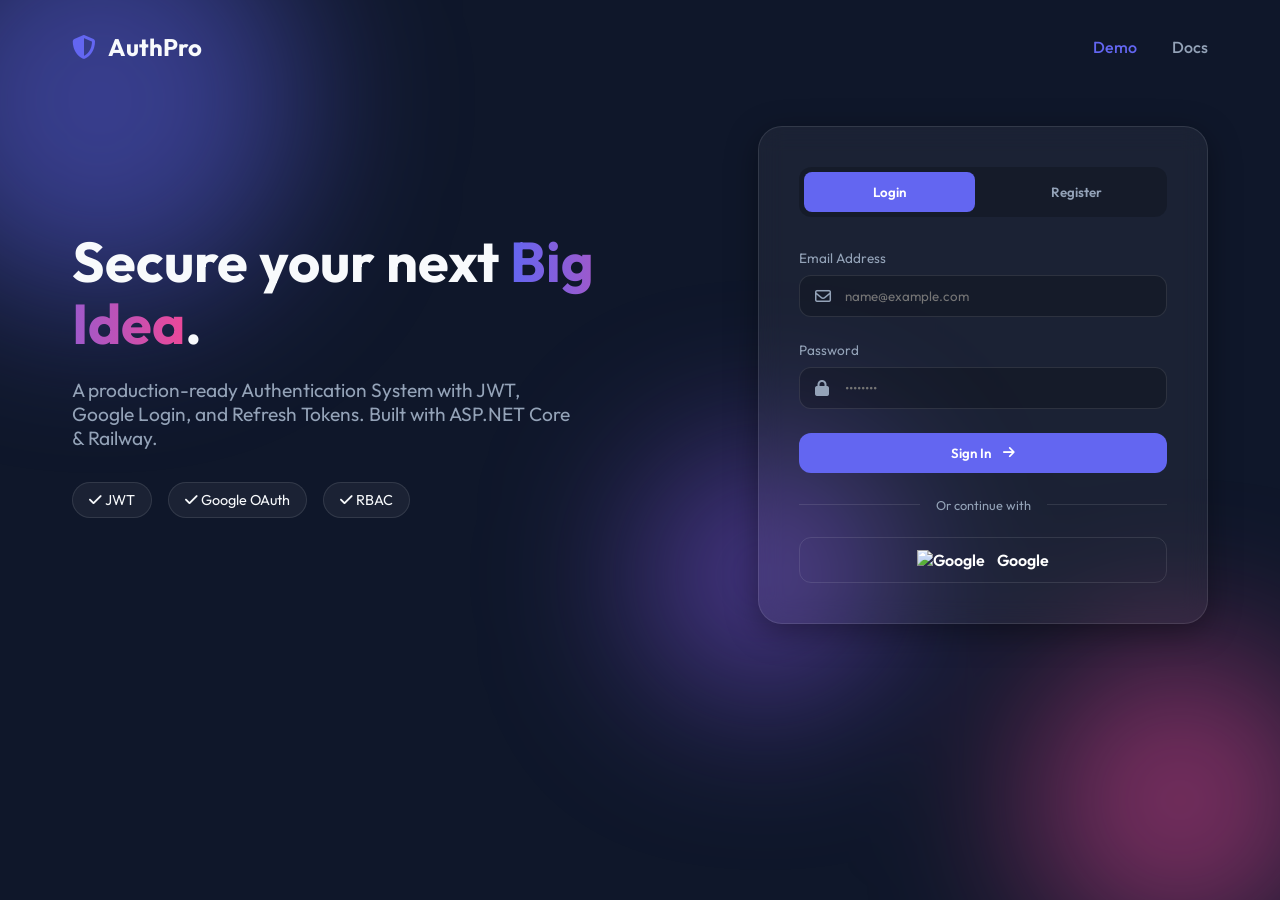
==== Div.Link.Project01/wwwroot/index.html @ c842eba8 "Implement full professional Auth system with Refresh Tokens, Roles, and Premium Frontend" ====
<!DOCTYPE html>
<html lang="en">
<head>
    <meta charset="UTF-8">
    <meta name="viewport" content="width=device-width, initial-scale=1.0">
    <title>Ultimate Auth API - Premium Demo</title>
    <!-- Google Fonts -->
    <link href="https://fonts.googleapis.com/css2?family=Outfit:wght@300;400;600;700&display=swap" rel="stylesheet">
    <!-- Font Awesome -->
    <link rel="stylesheet" href="https://cdnjs.cloudflare.com/ajax/libs/font-awesome/6.4.0/css/all.min.css">
    <link rel="stylesheet" href="style.css">
</head>
<body>
    <div class="background-circles">
        <div class="circle circle-1"></div>
        <div class="circle circle-2"></div>
        <div class="circle circle-3"></div>
    </div>

    <div class="container">
        <header>
            <div class="logo">
                <i class="fas fa-shield-halved"></i>
                <span>AuthPro</span>
            </div>
            <nav>
                <a href="#" class="nav-link active">Demo</a>
                <a href="/swagger" class="nav-link" target="_blank">Docs</a>
            </nav>
        </header>

        <main>
            <div class="hero-section">
                <h1>Secure your next <span class="gradient-text">Big Idea</span>.</h1>
                <p>A production-ready Authentication System with JWT, Google Login, and Refresh Tokens. Built with ASP.NET Core & Railway.</p>
                <div class="features-pill">
                    <span><i class="fas fa-check"></i> JWT</span>
                    <span><i class="fas fa-check"></i> Google OAuth</span>
                    <span><i class="fas fa-check"></i> RBAC</span>
                </div>
            </div>

            <div class="auth-card glass">
                <div class="tabs">
                    <button class="tab-btn active" onclick="switchTab('login')">Login</button>
                    <button class="tab-btn" onclick="switchTab('register')">Register</button>
                </div>

                <!-- Login Form -->
                <form id="loginForm" class="auth-form">
                    <div class="input-group">
                        <label>Email Address</label>
                        <div class="input-wrapper">
                            <i class="far fa-envelope"></i>
                            <input type="email" id="loginEmail" placeholder="name@example.com" required>
                        </div>
                    </div>
                    <div class="input-group">
                        <label>Password</label>
                        <div class="input-wrapper">
                            <i class="fas fa-lock"></i>
                            <input type="password" id="loginPassword" placeholder="••••••••" required>
                        </div>
                    </div>
                    <button type="submit" class="btn btn-primary">Sign In <i class="fas fa-arrow-right"></i></button>
                    
                    <div class="divider"><span>Or continue with</span></div>
                    
                    <a href="/api/auth/google-login" class="btn btn-outline">
                        <img src="https://upload.wikimedia.org/wikipedia/commons/5/53/Google_%22G%22_Logo.svg" alt="Google">
                        Google
                    </a>
                </form>

                <!-- Register Form (Hidden by default) -->
                <form id="registerForm" class="auth-form hidden">
                    <div class="input-group">
                        <label>Username</label>
                        <div class="input-wrapper">
                            <i class="far fa-user"></i>
                            <input type="text" id="regUser" placeholder="JohnDoe" required>
                        </div>
                    </div>
                    <div class="input-group">
                        <label>Email Address</label>
                        <div class="input-wrapper">
                            <i class="far fa-envelope"></i>
                            <input type="email" id="regEmail" placeholder="name@example.com" required>
                        </div>
                    </div>
                    <div class="input-group">
                        <label>Password</label>
                        <div class="input-wrapper">
                            <i class="fas fa-lock"></i>
                            <input type="password" id="regPassword" placeholder="••••••••" required>
                        </div>
                    </div>
                    <button type="submit" class="btn btn-success">Create Account <i class="fas fa-user-plus"></i></button>
                </form>

                <div id="statusMessage" class="status-box hidden"></div>
            </div>
        </main>

        <!-- User Stats (Shown after login) -->
        <div id="userPanel" class="user-panel glass hidden">
            <h3><i class="fas fa-user-circle"></i> Welcome Back, <span id="userName">User</span></h3>
            <div class="token-area">
                <label>Active JWT Token:</label>
                <code id="tokenDisplay"></code>
            </div>
            <div class="admin-test">
                <button onclick="testAdmin()" class="btn btn-sm btn-outline">Test Admin Endpoint</button>
                <div id="adminResponse" class="admin-resp"></div>
            </div>
            <button onclick="logout()" class="btn btn-danger btn-sm">Logout</button>
        </div>
    </div>

    <script src="script.js"></script>
</body>
</html>
---- Div.Link.Project01/wwwroot/style.css ----
:root {
    --primary: #6366f1;
    --primary-hover: #4f46e5;
    --success: #10b981;
    --danger: #ef4444;
    --bg-dark: #0f172a;
    --text-main: #f8fafc;
    --text-muted: #94a3b8;
    --glass-bg: rgba(255, 255, 255, 0.05);
    --glass-border: rgba(255, 255, 255, 0.1);
}

* {
    margin: 0;
    padding: 0;
    box-sizing: border-box;
    font-family: 'Outfit', sans-serif;
}

body {
    background-color: var(--bg-dark);
    color: var(--text-main);
    min-height: 100vh;
    overflow-x: hidden;
}

/* Animated Background */
.background-circles {
    position: fixed;
    top: 0;
    left: 0;
    width: 100%;
    height: 100%;
    z-index: -1;
    filter: blur(80px);
}

.circle {
    position: absolute;
    border-radius: 50%;
    opacity: 0.5;
}

.circle-1 {
    width: 400px;
    height: 400px;
    background: var(--primary);
    top: -100px;
    left: -100px;
    animation: move 20s infinite alternate;
}

.circle-2 {
    width: 300px;
    height: 300px;
    background: #ec4899;
    bottom: -50px;
    right: -50px;
    animation: move 15s infinite alternate-reverse;
}

.circle-3 {
    width: 250px;
    height: 250px;
    background: #8b5cf6;
    top: 50%;
    left: 50%;
    animation: move 25s infinite linear;
}

@keyframes move {
    from { transform: translate(0, 0); }
    to { transform: translate(50px, 100px); }
}

/* Layout */
.container {
    max-width: 1200px;
    margin: 0 auto;
    padding: 2rem;
}

header {
    display: flex;
    justify-content: space-between;
    align-items: center;
    margin-bottom: 4rem;
}

.logo {
    display: flex;
    align-items: center;
    gap: 0.75rem;
    font-size: 1.5rem;
    font-weight: 700;
    color: var(--text-main);
}

.logo i {
    color: var(--primary);
}

.nav-link {
    color: var(--text-muted);
    text-decoration: none;
    margin-left: 2rem;
    font-weight: 500;
    transition: 0.3s;
}

.nav-link:hover, .nav-link.active {
    color: var(--primary);
}

main {
    display: grid;
    grid-template-columns: 1fr 450px;
    gap: 4rem;
    align-items: center;
}

@media (max-width: 968px) {
    main {
        grid-template-columns: 1fr;
        text-align: center;
    }
    .auth-card {
        margin: 0 auto;
    }
}

/* Hero Section */
.hero-section h1 {
    font-size: 3.5rem;
    line-height: 1.1;
    margin-bottom: 1.5rem;
}

.gradient-text {
    background: linear-gradient(90deg, #6366f1, #ec4899);
    -webkit-background-clip: text;
    background-clip: text;
    -webkit-text-fill-color: transparent;
}

.hero-section p {
    color: var(--text-muted);
    font-size: 1.2rem;
    max-width: 500px;
    margin-bottom: 2rem;
}

.features-pill {
    display: flex;
    gap: 1rem;
}

.features-pill span {
    background: var(--glass-bg);
    padding: 0.5rem 1rem;
    border-radius: 99px;
    font-size: 0.9rem;
    border: 1px solid var(--glass-border);
}

/* Auth Card */
.glass {
    background: var(--glass-bg);
    backdrop-filter: blur(12px);
    -webkit-backdrop-filter: blur(12px);
    border: 1px solid var(--glass-border);
    border-radius: 1.5rem;
    box-shadow: 0 8px 32px 0 rgba(0, 0, 0, 0.37);
}

.auth-card {
    padding: 2.5rem;
    width: 100%;
}

.tabs {
    display: flex;
    gap: 1rem;
    margin-bottom: 2rem;
    background: rgba(0,0,0,0.2);
    padding: 0.3rem;
    border-radius: 0.75rem;
}

.tab-btn {
    flex: 1;
    padding: 0.75rem;
    border: none;
    background: transparent;
    color: var(--text-muted);
    font-weight: 600;
    cursor: pointer;
    border-radius: 0.5rem;
    transition: 0.3s;
}

.tab-btn.active {
    background: var(--primary);
    color: white;
}

.auth-form {
    display: flex;
    flex-direction: column;
    gap: 1.5rem;
}

.input-group label {
    display: block;
    font-size: 0.85rem;
    color: var(--text-muted);
    margin-bottom: 0.5rem;
}

.input-wrapper {
    position: relative;
    display: flex;
    align-items: center;
}

.input-wrapper i {
    position: absolute;
    left: 1rem;
    color: var(--text-muted);
}

.input-wrapper input {
    width: 100%;
    padding: 0.75rem 1rem 0.75rem 2.8rem;
    background: rgba(0,0,0,0.2);
    border: 1px solid var(--glass-border);
    border-radius: 0.75rem;
    color: white;
    outline: none;
}

.input-wrapper input:focus {
    border-color: var(--primary);
}

.btn {
    padding: 0.75rem;
    border: none;
    border-radius: 0.75rem;
    font-weight: 600;
    cursor: pointer;
    transition: 0.3s;
    display: flex;
    align-items: center;
    justify-content: center;
    gap: 0.75rem;
    text-decoration: none;
}

.btn-primary { background: var(--primary); color: white; }
.btn-primary:hover { background: var(--primary-hover); }

.btn-success { background: var(--success); color: white; }
.btn-outline { 
    background: transparent; 
    border: 1px solid var(--glass-border); 
    color: white; 
}
.btn-outline:hover { background: var(--glass-bg); }

.divider {
    display: flex;
    align-items: center;
    text-align: center;
    color: var(--text-muted);
    font-size: 0.8rem;
}

.divider::before, .divider::after {
    content: '';
    flex: 1;
    border-bottom: 1px solid var(--glass-border);
}

.divider span { padding: 0 1rem; }

.hidden { display: none !important; }

/* Status Box */
.status-box {
    margin-top: 1.5rem;
    padding: 1rem;
    border-radius: 0.75rem;
    font-size: 0.9rem;
    text-align: center;
}

.status-error { background: rgba(239, 68, 68, 0.1); color: var(--danger); border: 1px solid var(--danger); }
.status-success { background: rgba(16, 185, 129, 0.1); color: var(--success); border: 1px solid var(--success); }

/* User Panel */
.user-panel {
    margin-top: 2rem;
    padding: 2rem;
    display: flex;
    flex-direction: column;
    gap: 1.5rem;
}

.token-area code {
    display: block;
    background: rgba(0,0,0,0.3);
    padding: 1rem;
    border-radius: 0.5rem;
    word-break: break-all;
    font-size: 0.75rem;
    margin-top: 0.5rem;
    color: var(--primary);
}

.admin-test {
    padding: 1rem;
    background: rgba(255,255,255,0.02);
    border-radius: 0.5rem;
}

.admin-resp {
    margin-top: 0.5rem;
    font-size: 0.8rem;
}

.btn-sm { padding: 0.5rem 1rem; font-size: 0.8rem; }
.btn-danger { background: var(--danger); color: white; }
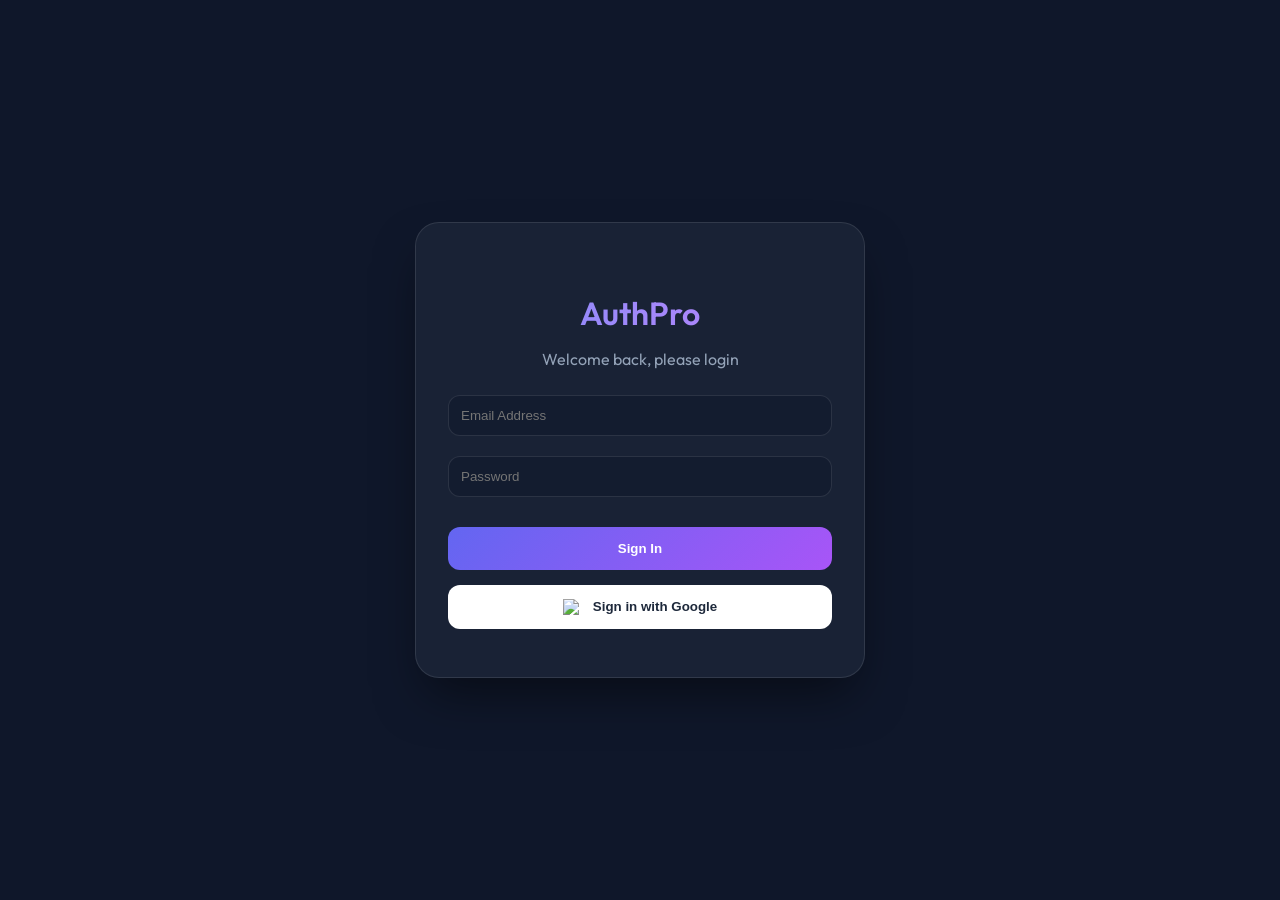
==== commit 99f68680: "Add professional Dashboard UI and seamless Google Login redirect" ====
--- a/Div.Link.Project01/wwwroot/index.html
+++ b/Div.Link.Project01/wwwroot/index.html
@@ -3,120 +3,239 @@
 <head>
     <meta charset="UTF-8">
     <meta name="viewport" content="width=device-width, initial-scale=1.0">
-    <title>Ultimate Auth API - Premium Demo</title>
-    <!-- Google Fonts -->
-    <link href="https://fonts.googleapis.com/css2?family=Outfit:wght@300;400;600;700&display=swap" rel="stylesheet">
-    <!-- Font Awesome -->
-    <link rel="stylesheet" href="https://cdnjs.cloudflare.com/ajax/libs/font-awesome/6.4.0/css/all.min.css">
-    <link rel="stylesheet" href="style.css">
+    <title>AuthPro - Dashboard</title>
+    <link href="https://fonts.googleapis.com/css2?family=Outfit:wght@300;400;600&display=swap" rel="stylesheet">
+    <style>
+        :root {
+            --primary: #6366f1;
+            --accent: #a855f7;
+            --bg: #0f172a;
+            --card: #1e293b;
+            --text: #f8fafc;
+        }
+
+        body {
+            font-family: 'Outfit', sans-serif;
+            background: var(--bg);
+            color: var(--text);
+            margin: 0;
+            display: flex;
+            justify-content: center;
+            align-items: center;
+            min-height: 100vh;
+            overflow: hidden;
+        }
+
+        .container {
+            width: 100%;
+            max-width: 450px;
+            padding: 2rem;
+            text-align: center;
+        }
+
+        .glass-card {
+            background: rgba(30, 41, 59, 0.7);
+            backdrop-filter: blur(12px);
+            border: 1px solid rgba(255, 255, 255, 0.1);
+            border-radius: 24px;
+            padding: 3rem 2rem;
+            box-shadow: 0 25px 50px -12px rgba(0, 0, 0, 0.5);
+            animation: fadeIn 0.8s ease-out;
+        }
+
+        @keyframes fadeIn {
+            from { opacity: 0; transform: translateY(20px); }
+            to { opacity: 1; transform: translateY(0); }
+        }
+
+        h1 { font-weight: 600; margin-bottom: 0.5rem; background: linear-gradient(to right, #818cf8, #c084fc); -webkit-background-clip: text; -webkit-text-fill-color: transparent; }
+        
+        /* Auth Form Styles */
+        #auth-section { display: block; }
+        #dashboard-section { display: none; }
+
+        input {
+            width: 100%;
+            padding: 12px;
+            margin: 10px 0;
+            background: rgba(15, 23, 42, 0.5);
+            border: 1px solid rgba(255, 255, 255, 0.1);
+            border-radius: 12px;
+            color: white;
+            box-sizing: border-box;
+        }
+
+        button {
+            width: 100%;
+            padding: 14px;
+            margin-top: 20px;
+            border: none;
+            border-radius: 12px;
+            background: linear-gradient(135deg, var(--primary), var(--accent));
+            color: white;
+            font-weight: 600;
+            cursor: pointer;
+            transition: transform 0.2s, box-shadow 0.2s;
+        }
+
+        button:hover { transform: translateY(-2px); box-shadow: 0 10px 20px -5px rgba(99, 102, 241, 0.5); }
+
+        .google-btn {
+            background: white;
+            color: #1e293b;
+            display: flex;
+            align-items: center;
+            justify-content: center;
+            gap: 10px;
+            margin-top: 15px;
+        }
+
+        /* Dashboard Styles */
+        .profile-pic {
+            width: 80px;
+            height: 80px;
+            border-radius: 50%;
+            background: linear-gradient(45deg, var(--primary), var(--accent));
+            margin: 0 auto 1.5rem;
+            display: flex;
+            align-items: center;
+            justify-content: center;
+            font-size: 2rem;
+            font-weight: 600;
+            border: 3px solid rgba(255, 255, 255, 0.1);
+        }
+
+        .user-email { color: #94a3b8; margin-bottom: 2rem; }
+        
+        .badge {
+            display: inline-block;
+            padding: 4px 12px;
+            background: rgba(34, 197, 94, 0.2);
+            color: #4ade80;
+            border-radius: 20px;
+            font-size: 0.8rem;
+            margin-bottom: 1rem;
+        }
+
+        .logout-btn { background: rgba(239, 68, 68, 0.1); color: #ef4444; border: 1px solid rgba(239, 68, 68, 0.2); }
+        .logout-btn:hover { background: rgba(239, 68, 68, 0.2); box-shadow: none; }
+
+        .token-info {
+            font-size: 0.7rem;
+            color: #475569;
+            margin-top: 2rem;
+            word-break: break-all;
+            text-align: left;
+            background: rgba(0,0,0,0.2);
+            padding: 10px;
+            border-radius: 8px;
+            max-height: 60px;
+            overflow: hidden;
+        }
+    </style>
 </head>
 <body>
-    <div class="background-circles">
-        <div class="circle circle-1"></div>
-        <div class="circle circle-2"></div>
-        <div class="circle circle-3"></div>
+
+    <div class="container">
+        
+        <!-- Auth Section -->
+        <div id="auth-section" class="glass-card">
+            <h1>AuthPro</h1>
+            <p style="color: #94a3b8;">Welcome back, please login</p>
+            
+            <input type="email" id="email" placeholder="Email Address">
+            <input type="password" id="password" placeholder="Password">
+            
+            <button onclick="login()">Sign In</button>
+            <button class="google-btn" onclick="loginWithGoogle()">
+                <img src="https://www.gstatic.com/firebasejs/ui/2.0.0/images/auth/google.svg" width="20">
+                Sign in with Google
+            </button>
+        </div>
+
+        <!-- Dashboard Section -->
+        <div id="dashboard-section" class="glass-card">
+            <div id="badge-role" class="badge">User</div>
+            <div class="profile-pic" id="profile-initial">U</div>
+            <h1 id="welcome-name">Welcome Back!</h1>
+            <p id="user-display-email" class="user-email">user@example.com</p>
+            
+            <button onclick="testAdmin()">Test Admin API</button>
+            <button class="logout-btn" onclick="logout()">Logout</button>
+            
+            <div class="token-info" id="token-box">
+                Token saved locally...
+            </div>
+        </div>
+
     </div>
 
-    <div class="container">
-        <header>
-            <div class="logo">
-                <i class="fas fa-shield-halved"></i>
-                <span>AuthPro</span>
-            </div>
-            <nav>
-                <a href="#" class="nav-link active">Demo</a>
-                <a href="/swagger" class="nav-link" target="_blank">Docs</a>
-            </nav>
-        </header>
-
-        <main>
-            <div class="hero-section">
-                <h1>Secure your next <span class="gradient-text">Big Idea</span>.</h1>
-                <p>A production-ready Authentication System with JWT, Google Login, and Refresh Tokens. Built with ASP.NET Core & Railway.</p>
-                <div class="features-pill">
-                    <span><i class="fas fa-check"></i> JWT</span>
-                    <span><i class="fas fa-check"></i> Google OAuth</span>
-                    <span><i class="fas fa-check"></i> RBAC</span>
-                </div>
-            </div>
-
-            <div class="auth-card glass">
-                <div class="tabs">
-                    <button class="tab-btn active" onclick="switchTab('login')">Login</button>
-                    <button class="tab-btn" onclick="switchTab('register')">Register</button>
-                </div>
-
-                <!-- Login Form -->
-                <form id="loginForm" class="auth-form">
-                    <div class="input-group">
-                        <label>Email Address</label>
-                        <div class="input-wrapper">
-                            <i class="far fa-envelope"></i>
-                            <input type="email" id="loginEmail" placeholder="name@example.com" required>
-                        </div>
-                    </div>
-                    <div class="input-group">
-                        <label>Password</label>
-                        <div class="input-wrapper">
-                            <i class="fas fa-lock"></i>
-                            <input type="password" id="loginPassword" placeholder="••••••••" required>
-                        </div>
-                    </div>
-                    <button type="submit" class="btn btn-primary">Sign In <i class="fas fa-arrow-right"></i></button>
-                    
-                    <div class="divider"><span>Or continue with</span></div>
-                    
-                    <a href="/api/auth/google-login" class="btn btn-outline">
-                        <img src="https://upload.wikimedia.org/wikipedia/commons/5/53/Google_%22G%22_Logo.svg" alt="Google">
-                        Google
-                    </a>
-                </form>
-
-                <!-- Register Form (Hidden by default) -->
-                <form id="registerForm" class="auth-form hidden">
-                    <div class="input-group">
-                        <label>Username</label>
-                        <div class="input-wrapper">
-                            <i class="far fa-user"></i>
-                            <input type="text" id="regUser" placeholder="JohnDoe" required>
-                        </div>
-                    </div>
-                    <div class="input-group">
-                        <label>Email Address</label>
-                        <div class="input-wrapper">
-                            <i class="far fa-envelope"></i>
-                            <input type="email" id="regEmail" placeholder="name@example.com" required>
-                        </div>
-                    </div>
-                    <div class="input-group">
-                        <label>Password</label>
-                        <div class="input-wrapper">
-                            <i class="fas fa-lock"></i>
-                            <input type="password" id="regPassword" placeholder="••••••••" required>
-                        </div>
-                    </div>
-                    <button type="submit" class="btn btn-success">Create Account <i class="fas fa-user-plus"></i></button>
-                </form>
-
-                <div id="statusMessage" class="status-box hidden"></div>
-            </div>
-        </main>
-
-        <!-- User Stats (Shown after login) -->
-        <div id="userPanel" class="user-panel glass hidden">
-            <h3><i class="fas fa-user-circle"></i> Welcome Back, <span id="userName">User</span></h3>
-            <div class="token-area">
-                <label>Active JWT Token:</label>
-                <code id="tokenDisplay"></code>
-            </div>
-            <div class="admin-test">
-                <button onclick="testAdmin()" class="btn btn-sm btn-outline">Test Admin Endpoint</button>
-                <div id="adminResponse" class="admin-resp"></div>
-            </div>
-            <button onclick="logout()" class="btn btn-danger btn-sm">Logout</button>
-        </div>
-    </div>
-
-    <script src="script.js"></script>
+    <script>
+        const API_BASE = window.location.origin;
+
+        // Check for token on load
+        window.onload = () => {
+            const token = localStorage.getItem('accessToken');
+            if (token) {
+                showDashboard(token);
+            }
+        }
+
+        function loginWithGoogle() {
+            window.location.href = `${API_BASE}/api/Auth/google-login`;
+        }
+
+        function showDashboard(token) {
+            document.getElementById('auth-section').style.display = 'none';
+            document.getElementById('dashboard-section').style.display = 'block';
+            
+            // Decipher token payload (simplified)
+            try {
+                const payload = JSON.parse(atob(token.split('.')[1]));
+                const email = payload["http://schemas.xmlsoap.org/ws/2005/05/identity/claims/emailaddress"] || payload.email || "User";
+                const role = payload["http://schemas.microsoft.com/ws/2008/06/identity/claims/role"] || "User";
+                
+                document.getElementById('welcome-name').innerText = `Hello, ${email.split('@')[0]}!`;
+                document.getElementById('user-display-email').innerText = email;
+                document.getElementById('profile-initial').innerText = email[0].toUpperCase();
+                document.getElementById('badge-role').innerText = role;
+                document.getElementById('token-box').innerText = "Access Token: " + token.substring(0, 50) + "...";
+            } catch(e) {
+                console.error("Token parse error", e);
+            }
+        }
+
+        async function testAdmin() {
+            const token = localStorage.getItem('accessToken');
+            try {
+                const response = await fetch(`${API_BASE}/api/Doctor`, {
+                    headers: { 'Authorization': `Bearer ${token}` }
+                });
+                if (response.ok) {
+                    alert("Success! You have access to Doctors API.");
+                } else {
+                    alert("Access Denied: You need Admin role.");
+                }
+            } catch (err) {
+                alert("Error connecting to API.");
+            }
+        }
+
+        function logout() {
+            localStorage.removeItem('accessToken');
+            localStorage.removeItem('refreshToken');
+            window.location.reload();
+        }
+
+        // Catch token from URL if redirected back from Google
+        const urlParams = new URLSearchParams(window.location.search);
+        const urlToken = urlParams.get('token');
+        if (urlToken) {
+            localStorage.setItem('accessToken', urlToken);
+            // Clean URL for aesthetics
+            window.history.replaceState({}, document.title, "/");
+            showDashboard(urlToken);
+        }
+    </script>
 </body>
 </html>
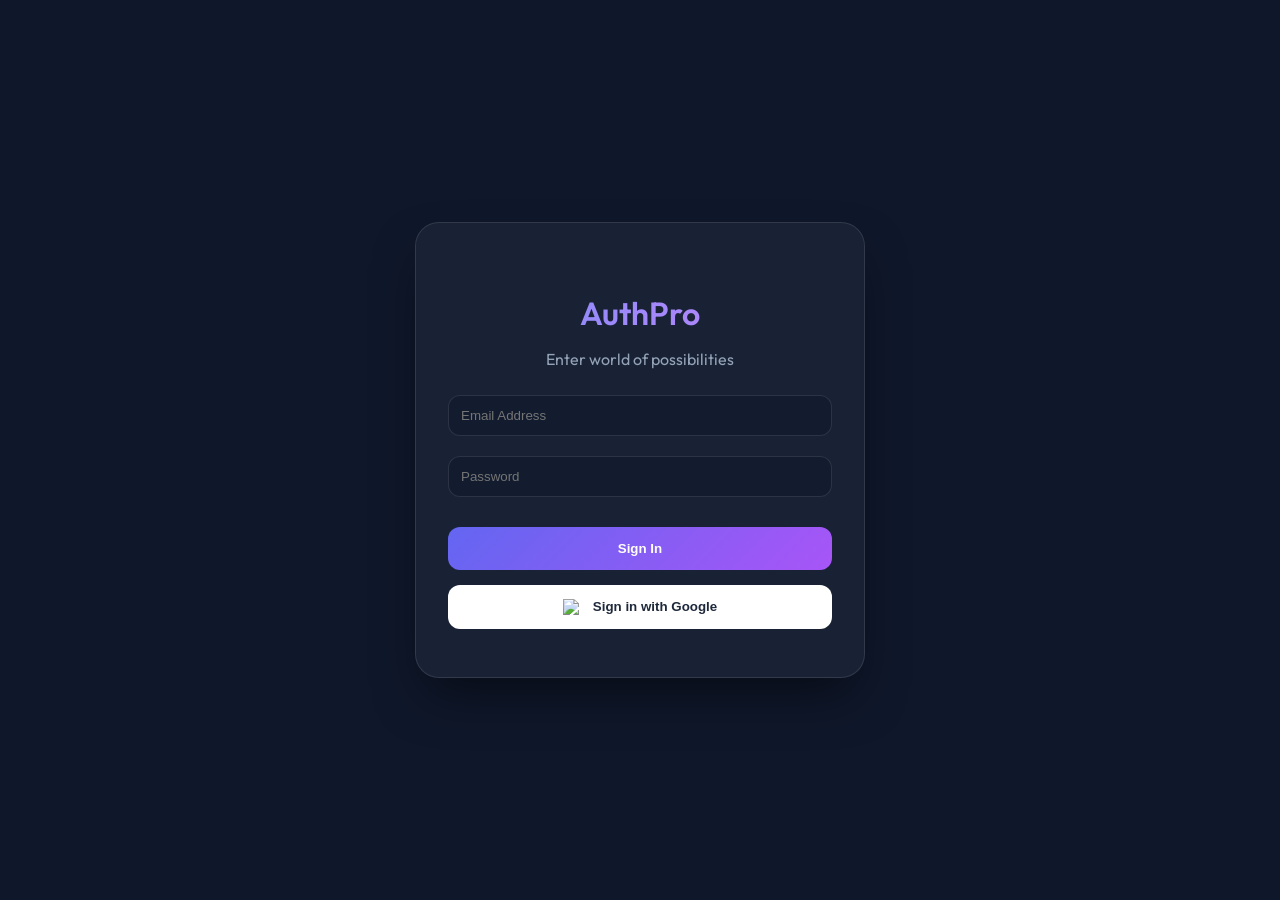
==== commit 3443c1ad: "Implement Role-Based Dashboard for Admin and Doctor" ====
--- a/Div.Link.Project01/wwwroot/index.html
+++ b/Div.Link.Project01/wwwroot/index.html
@@ -132,6 +132,18 @@
             max-height: 60px;
             overflow: hidden;
         }
+        /* Role Specific Modules */
+        .role-module {
+            margin-top: 1.5rem;
+            padding: 1rem;
+            background: rgba(255, 255, 255, 0.05);
+            border-radius: 16px;
+            display: none;
+            text-align: left;
+        }
+        .role-module h3 { font-size: 0.9rem; margin-top: 0; color: #818cf8; text-transform: uppercase; }
+        .module-item { display: flex; align-items: center; gap: 10px; margin: 10px 0; font-size: 0.85rem; color: #cbd5e1; }
+        .icon { width: 20px; height: 20px; }
     </style>
 </head>
 <body>
@@ -141,7 +153,7 @@
         <!-- Auth Section -->
         <div id="auth-section" class="glass-card">
             <h1>AuthPro</h1>
-            <p style="color: #94a3b8;">Welcome back, please login</p>
+            <p style="color: #94a3b8;">Enter world of possibilities</p>
             
             <input type="email" id="email" placeholder="Email Address">
             <input type="password" id="password" placeholder="Password">
@@ -157,14 +169,28 @@
         <div id="dashboard-section" class="glass-card">
             <div id="badge-role" class="badge">User</div>
             <div class="profile-pic" id="profile-initial">U</div>
-            <h1 id="welcome-name">Welcome Back!</h1>
+            <h1 id="welcome-name">Hello!</h1>
             <p id="user-display-email" class="user-email">user@example.com</p>
             
-            <button onclick="testAdmin()">Test Admin API</button>
-            <button class="logout-btn" onclick="logout()">Logout</button>
+            <!-- Admin Module -->
+            <div id="admin-module" class="role-module">
+                <h3>👑 Admin Controls</h3>
+                <div class="module-item">🚀 Manage Doctors Database</div>
+                <div class="module-item">📈 View Analytics Dashboard</div>
+                <button style="padding: 8px; margin-top: 5px; font-size: 0.8rem;" onclick="testAdmin()">Verify Admin Access</button>
+            </div>
+
+            <!-- Doctor Module -->
+            <div id="doctor-module" class="role-module">
+                <h3>🩺 Doctor Workspace</h3>
+                <div class="module-item">📅 View Today's Appointments</div>
+                <div class="module-item">📝 Access Patient Records</div>
+            </div>
+
+            <button class="logout-btn" onclick="logout()" style="margin-top: 2rem;">Logout</button>
             
             <div class="token-info" id="token-box">
-                Token saved locally...
+                Secure Session Active
             </div>
         </div>
 
@@ -173,12 +199,9 @@
     <script>
         const API_BASE = window.location.origin;
 
-        // Check for token on load
         window.onload = () => {
             const token = localStorage.getItem('accessToken');
-            if (token) {
-                showDashboard(token);
-            }
+            if (token) showDashboard(token);
         }
 
         function loginWithGoogle() {
@@ -189,20 +212,27 @@
             document.getElementById('auth-section').style.display = 'none';
             document.getElementById('dashboard-section').style.display = 'block';
             
-            // Decipher token payload (simplified)
             try {
                 const payload = JSON.parse(atob(token.split('.')[1]));
                 const email = payload["http://schemas.xmlsoap.org/ws/2005/05/identity/claims/emailaddress"] || payload.email || "User";
                 const role = payload["http://schemas.microsoft.com/ws/2008/06/identity/claims/role"] || "User";
                 
-                document.getElementById('welcome-name').innerText = `Hello, ${email.split('@')[0]}!`;
+                document.getElementById('welcome-name').innerText = `Welcome, ${email.split('@')[0]}`;
                 document.getElementById('user-display-email').innerText = email;
                 document.getElementById('profile-initial').innerText = email[0].toUpperCase();
                 document.getElementById('badge-role').innerText = role;
-                document.getElementById('token-box').innerText = "Access Token: " + token.substring(0, 50) + "...";
-            } catch(e) {
-                console.error("Token parse error", e);
-            }
+
+                // Toggle Role Modules
+                if (role === "Admin") {
+                    document.getElementById('admin-module').style.display = 'block';
+                    document.getElementById('badge-role').style.background = 'rgba(234, 179, 8, 0.2)';
+                    document.getElementById('badge-role').style.color = '#eab308';
+                } else if (role === "Doctor") {
+                    document.getElementById('doctor-module').style.display = 'block';
+                    document.getElementById('badge-role').style.background = 'rgba(56, 189, 248, 0.2)';
+                    document.getElementById('badge-role').style.color = '#38bdf8';
+                }
+            } catch(e) { logout(); }
         }
 
         async function testAdmin() {
@@ -211,28 +241,19 @@
                 const response = await fetch(`${API_BASE}/api/Doctor`, {
                     headers: { 'Authorization': `Bearer ${token}` }
                 });
-                if (response.ok) {
-                    alert("Success! You have access to Doctors API.");
-                } else {
-                    alert("Access Denied: You need Admin role.");
-                }
-            } catch (err) {
-                alert("Error connecting to API.");
-            }
+                alert(response.ok ? "Access Granted: You are an Admin!" : "Access Denied: Admin role required.");
+            } catch (err) { alert("API Connection error."); }
         }
 
         function logout() {
-            localStorage.removeItem('accessToken');
-            localStorage.removeItem('refreshToken');
+            localStorage.clear();
             window.location.reload();
         }
 
-        // Catch token from URL if redirected back from Google
         const urlParams = new URLSearchParams(window.location.search);
         const urlToken = urlParams.get('token');
         if (urlToken) {
             localStorage.setItem('accessToken', urlToken);
-            // Clean URL for aesthetics
             window.history.replaceState({}, document.title, "/");
             showDashboard(urlToken);
         }
